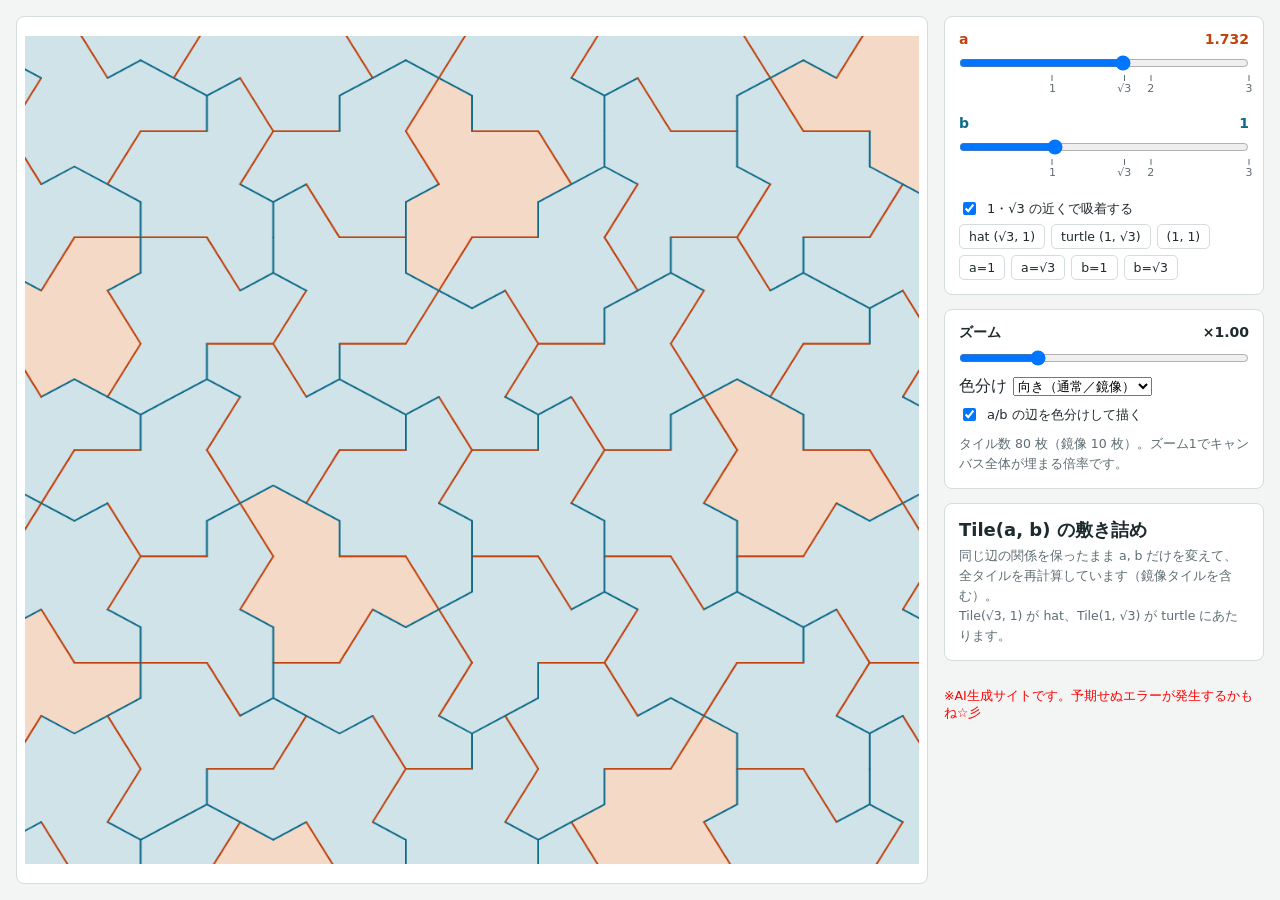
==== einsteintile/index.html @ 19de554c "Create index.html" ====
<!DOCTYPE html>
<html lang="ja">
<head>
<meta charset="UTF-8">
<meta name="viewport" content="width=device-width, initial-scale=1">
<title>Tile(a, b) 敷き詰め</title>
<style>
  :root{--bg:#f3f5f4;--panel:#fff;--ink:#1d2a2e;--sub:#5d6d72;--line:#d4dcdc;--ca:#c2410c;--cb:#0f6b8a}
  @media (prefers-color-scheme: dark){:root{--bg:#14191b;--panel:#1d2427;--ink:#e6eeee;--sub:#93a4a8;--line:#33403f;--ca:#fb923c;--cb:#5cc3e0}}
  *{box-sizing:border-box}
  body{margin:0;background:var(--bg);color:var(--ink);font-family:"Hiragino Sans","Yu Gothic","Noto Sans JP",system-ui,sans-serif;
    display:grid;grid-template-columns:minmax(0,1fr) 320px;gap:16px;padding:16px;min-height:100vh}
  @media (max-width:820px){body{grid-template-columns:1fr}}
  .stage{background:var(--panel);border:1px solid var(--line);border-radius:8px;padding:8px;display:flex}
  canvas{width:100%;aspect-ratio:1/1;max-height:92vh;display:block;margin:auto}
  .side{display:flex;flex-direction:column;gap:14px}
  .box{background:var(--panel);border:1px solid var(--line);border-radius:8px;padding:14px}
  h1{font-size:18px;margin:0 0 4px}
  p.note{margin:0;font-size:12.5px;color:var(--sub);line-height:1.6}
  .row{margin-bottom:14px}
  .row label{display:flex;justify-content:space-between;font-weight:600;font-size:14px}
  .a label{color:var(--ca)} .b label{color:var(--cb)}
  input[type=range]{width:100%;margin:8px 0 0}
  .ticks{position:relative;height:26px;font-size:11px;color:var(--sub)}
  .ticks i{position:absolute;transform:translateX(-50%);font-style:normal;text-align:center;line-height:1.1}
  .ticks i::before{content:"";display:block;width:1px;height:6px;background:var(--sub);margin:0 auto 2px}
  .btns{display:flex;gap:6px;flex-wrap:wrap;margin-top:6px}
  button{font:inherit;font-size:12.5px;padding:4px 9px;border:1px solid var(--line);background:transparent;color:var(--ink);border-radius:5px;cursor:pointer}
  button:hover{background:var(--bg)}
  button:focus-visible,input:focus-visible,select:focus-visible{outline:2px solid var(--cb);outline-offset:2px}
  .chk{display:flex;align-items:center;gap:8px;font-size:13px;margin-top:8px}
  select{font:inherit;font-size:13px;margin-left:6px}
</style>
</head>
<body>
<div class="stage"><canvas id="cv" width="1000" height="1000"></canvas></div>
<div class="side">
  <div class="box">
    <div class="row a"><label for="sa"><span>a</span><span id="va"></span></label>
      <input type="range" id="sa" min="0.05" max="3" step="0.001" value="1.7320508"><div class="ticks"></div></div>
    <div class="row b"><label for="sb"><span>b</span><span id="vb"></span></label>
      <input type="range" id="sb" min="0.05" max="3" step="0.001" value="1"><div class="ticks"></div></div>
    <label class="chk"><input type="checkbox" id="snap" checked> 1・√3 の近くで吸着する</label>
    <div class="btns">
      <button data-p="1.7320508,1">hat (√3, 1)</button>
      <button data-p="1,1.7320508">turtle (1, √3)</button>
      <button data-p="1,1">(1, 1)</button>
    </div>
    <div class="btns">
      <button data-t="a,1">a=1</button><button data-t="a,s">a=√3</button>
      <button data-t="b,1">b=1</button><button data-t="b,s">b=√3</button>
    </div>
  </div>
  <div class="box">
    <div class="row" style="margin-bottom:6px"><label for="sz"><span>ズーム</span><span id="vz"></span></label>
      <input type="range" id="sz" min="0.3" max="3" step="0.01" value="1"></div>
    <label>色分け<select id="mode">
      <option value="refl">向き（通常／鏡像）</option>
      <option value="rot">回転角</option>
      <option value="one">単色</option></select></label>
    <label class="chk"><input type="checkbox" id="edges" checked> a/b の辺を色分けして描く</label>
    <p class="note" id="info" style="margin-top:10px"></p>
  </div>
  <div class="box">
    <h1>Tile(a, b) の敷き詰め</h1>
    <p class="note">同じ辺の関係を保ったまま a, b だけを変えて、全タイルを再計算しています（鏡像タイルを含む）。<br>Tile(√3, 1) が hat、Tile(1, √3) が turtle にあたります。</p>
  </div>
  <p style="color: red; font-size: 12.5px">※AI生成サイトです。予期せぬエラーが発生するかもね☆彡</p>
</div>
<script>
const S3=Math.sqrt(3);
const EDGES=[['a',0],['b',90],['b',150],['a',60],['a',120],['b',210],['b',150],['a',240],['a',180],['b',270],['b',330],['b',330],['b',30],['a',300]];
/* 各タイル: [鏡像(0/1), 回転(30°×k), tA=[x,y], tB=[x,y]]  位置 = a*tA + b*tB */
const PATCH=[[0,0,[0.0,0.0],[0.0,0.0]],[0,4,[0.0,0.0],[0.0,0.0]],[0,6,[-1.0,1.732051],[-3.464102,0.0]],[0,4,[1.5,-0.866025],[0.866025,1.5]],[0,8,[1.5,0.866025],[-0.866025,1.5]],[0,4,[3.0,-1.732051],[1.732051,3.0]],[0,2,[0.5,-2.598076],[2.598076,-1.5]],[0,8,[1.5,2.598076],[-2.598076,1.5]],[0,10,[-1.0,1.732051],[-3.464102,-0.0]],[1,10,[-1.0,-0.0],[-0.0,-3.0]],[0,6,[2.0,-1.732051],[1.732051,-0.0]],[1,2,[0.5,2.598076],[-2.598076,4.5]],[0,0,[-1.5,-2.598076],[0.866025,-4.5]],[0,6,[3.5,0.866025],[0.866025,4.5]],[1,10,[3.5,-0.866025],[4.330127,1.5]],[0,10,[2.0,1.732051],[0.0,3.0]],[0,2,[-1.0,1.732051],[-3.464102,-0.0]],[0,8,[-3.0,1.732051],[-5.196152,-3.0]],[0,4,[-1.5,-0.866025],[-2.598076,-1.5]],[0,8,[0.0,3.464102],[-5.196152,3.0]],[0,4,[0.0,3.464102],[-5.196152,3.0]],[0,0,[3.0,-3.464102],[5.196152,-0.0]],[0,2,[0.5,-4.330127],[4.330127,-1.5]],[0,4,[-0.0,-3.464102],[1.732051,-3.0]],[0,4,[3.0,3.464102],[-1.732051,6.0]],[0,4,[4.5,-0.866025],[4.330127,4.5]],[0,0,[-3.0,-3.464102],[1.732051,-6.0]],[0,2,[-2.5,-2.598076],[-0.866025,-4.5]],[0,4,[3.0,-3.464102],[5.196152,-0.0]],[0,6,[-2.5,2.598076],[-7.794229,-1.5]],[1,0,[-3.0,3.464102],[-5.196152,-0.0]],[1,8,[1.5,-4.330127],[4.330127,-4.5]],[0,10,[3.5,0.866025],[0.866025,4.5]],[0,0,[-4.5,-0.866025],[-2.598076,-4.5]],[0,0,[4.5,-0.866025],[4.330127,4.5]],[0,8,[3.0,3.464102],[-1.732051,6.0]],[0,6,[-2.5,4.330127],[-7.794229,1.5]],[1,6,[-4.0,-1.732051],[-5.196152,-6.0]],[0,10,[-1.0,-5.196152],[3.464102,-6.0]],[0,8,[0.0,5.196152],[-6.928203,3.0]],[0,6,[2.0,5.196152],[-5.196152,6.0]],[0,6,[-1.0,5.196152],[-8.660254,3.0]],[0,2,[-4.0,0.0],[-5.196152,-3.0]],[0,2,[2.0,-5.196152],[6.928203,-3.0]],[0,2,[5.0,-3.464102],[6.928203,3.0]],[0,4,[6.0,-1.732051],[5.196152,6.0]],[0,2,[-1.0,-5.196152],[3.464102,-6.0]],[1,6,[-2.5,-4.330127],[-0.866025,-7.5]],[0,8,[-4.5,-2.598076],[-2.598076,-7.5]],[0,0,[-4.5,-2.598076],[-2.598076,-7.5]],[0,8,[3.0,-3.464102],[5.196152,-0.0]],[0,0,[3.0,3.464102],[-1.732051,6.0]],[0,10,[2.0,-5.196152],[6.928203,-3.0]],[1,4,[4.5,0.866025],[0.866025,7.5]],[0,6,[5.0,3.464102],[0.0,9.0]],[0,6,[0.5,6.062178],[-9.526279,4.5]],[0,8,[-6.0,0.0],[-6.928203,-6.0]],[0,2,[5.0,3.464102],[0.0,9.0]],[0,2,[2.0,5.196152],[-5.196152,6.0]],[0,10,[2.0,5.196152],[-5.196152,6.0]],[0,10,[-5.5,2.598076],[-7.794229,-4.5]],[0,0,[-3.0,-5.196152],[1.732051,-9.0]],[0,8,[-4.5,4.330127],[-9.526279,-1.5]],[0,2,[6.5,-0.866025],[6.062178,7.5]],[0,10,[5.0,1.732051],[3.464102,6.0]],[0,6,[5.0,-3.464102],[6.928203,3.0]],[0,6,[-1.0,-5.196152],[3.464102,-6.0]],[0,0,[-0.0,-6.928203],[6.928203,-6.0]],[0,2,[2.0,-6.928203],[8.660254,-3.0]],[1,0,[0.0,6.928203],[-6.928203,6.0]],[0,2,[6.5,-2.598076],[7.794229,7.5]],[0,10,[5.0,-3.464102],[6.928203,3.0]],[0,2,[-2.5,4.330127],[-7.794229,1.5]],[0,10,[-2.5,6.062178],[-9.526279,1.5]],[0,8,[-3.0,-5.196152],[1.732051,-9.0]],[0,0,[-6.0,0.0],[-6.928203,-6.0]],[0,0,[-6.0,-3.464102],[-1.732051,-9.0]],[0,10,[3.5,-6.062178],[7.794229,-1.5]],[1,4,[4.5,-6.062178],[7.794229,1.5]],[0,2,[5.0,5.196152],[-1.732051,9.0]]];

function baseVertices(a,b){           // 仰角方向に a か b だけ進んで頂点を求める
  const len={a,b}; let x=0,y=0; const v=[[0,0]];
  for(const [k,d] of EDGES){const t=d*Math.PI/180; x+=len[k]*Math.cos(t); y+=len[k]*Math.sin(t); v.push([x,y]);}
  v.pop(); return v;
}
function computeAll(a,b){             // 描画前に全頂点を計算
  const base=baseVertices(a,b);
  return PATCH.map(([refl,k,tA,tB])=>{
    const c=Math.cos(k*Math.PI/6), s=Math.sin(k*Math.PI/6);
    const ox=a*tA[0]+b*tB[0], oy=a*tA[1]+b*tB[1];
    const pts=base.map(([x,y])=>{ if(refl) y=-y; return [c*x-s*y+ox, s*x+c*y+oy]; });
    return {refl,k,pts};
  });
}
/* パッチ外周（隣接タイルを持たない辺）までの最短距離＝原点から見て敷き詰められている半径 */
function coverRadius(tiles){
  const q=p=>Math.round(p[0]*1e4)+','+Math.round(p[1]*1e4);
  const cnt=new Map(), key=(p,e)=>{const A=q(p),B=q(e);return A<B?A+'|'+B:B+'|'+A;};
  for(const t of tiles){const n=t.pts.length;
    for(let i=0;i<n;i++){const k=key(t.pts[i],t.pts[(i+1)%n]); cnt.set(k,(cnt.get(k)||0)+1);}}
  let r=Infinity;
  for(const t of tiles){const n=t.pts.length;
    for(let i=0;i<n;i++){const p=t.pts[i],e=t.pts[(i+1)%n];
      if(cnt.get(key(p,e))===1) r=Math.min(r,Math.hypot(p[0],p[1]),Math.hypot(e[0],e[1]));}}
  return r;
}
const cv=document.getElementById('cv'),ctx=cv.getContext('2d');
const css=n=>getComputedStyle(document.documentElement).getPropertyValue(n).trim();
const $=id=>document.getElementById(id);

function draw(tiles,a,b){
  const W=cv.width,H=cv.height; ctx.clearRect(0,0,W,H);
  const r=coverRadius(tiles);
  const fit=(W/2)*Math.SQRT2/Math.max(r,1e-6);   // キャンバス全体が埋まる倍率
  const sc=fit*(+$('sz').value);
  $('info').textContent=`タイル数 ${tiles.length} 枚（鏡像 ${tiles.filter(t=>t.refl).length} 枚）。ズーム1でキャンバス全体が埋まる倍率です。`;
  const mode=$('mode').value, ed=$('edges').checked;
  const dark=matchMedia('(prefers-color-scheme: dark)').matches;
  const ca=css('--ca'),cb=css('--cb');
  const fillOf=t=>{
    if(mode==='one') return dark?'#2d4a52':'#cfe3e8';
    if(mode==='refl') return t.refl?(dark?'#5a3a2a':'#f4d9c6'):(dark?'#25454f':'#cfe3e8');
    return `hsl(${(t.k*30+(t.refl?15:0))%360} ${dark?35:55}% ${dark?28:84}%)`;
  };
  ctx.lineJoin='round'; ctx.lineCap='round';
  const T=p=>[W/2+p[0]*sc, H/2-p[1]*sc];
  for(const t of tiles){
    ctx.beginPath(); t.pts.forEach((p,i)=>{const [x,y]=T(p); i?ctx.lineTo(x,y):ctx.moveTo(x,y);}); ctx.closePath();
    ctx.fillStyle=fillOf(t); ctx.fill();
  }
  ctx.lineWidth=Math.max(1,Math.min(3,sc*0.04));
  for(const t of tiles){
    const n=t.pts.length;
    for(let i=0;i<n;i++){
      const [x1,y1]=T(t.pts[i]),[x2,y2]=T(t.pts[(i+1)%n]);
      ctx.strokeStyle=ed?(EDGES[t.refl?(i+n-0)%n:i][0]==='a'?ca:cb):css('--ink');
      ctx.beginPath(); ctx.moveTo(x1,y1); ctx.lineTo(x2,y2); ctx.stroke();
    }
  }
}
function update(){
  const a=+$('sa').value,b=+$('sb').value;
  const f=x=>Math.abs(x-S3)<1e-9?'√3':Math.abs(x-1)<1e-9?'1':x.toFixed(3);
  $('va').textContent=f(a); $('vb').textContent=f(b); $('vz').textContent='×'+(+$('sz').value).toFixed(2);
  draw(computeAll(a,b),a,b);
}
const SNAP=[1,S3],R=0.03;
const snapV=v=>{ if($('snap').checked) for(const t of SNAP) if(Math.abs(v-t)<R) return t; return v; };
document.querySelectorAll('.ticks').forEach(t=>[[1,'1'],[S3,'√3'],[2,'2'],[3,'3']].forEach(([v,l])=>{
  const i=document.createElement('i'); i.textContent=l; i.style.left=((v-0.05)/2.95*100)+'%'; t.appendChild(i);}));
['sa','sb'].forEach(id=>$(id).addEventListener('input',()=>{$(id).value=snapV(+$(id).value);update();}));
['sz','mode','edges','snap'].forEach(id=>$(id).addEventListener('input',update));
document.querySelectorAll('button[data-p]').forEach(btn=>btn.addEventListener('click',()=>{
  const [a,b]=btn.dataset.p.split(',').map(Number); $('sa').value=a;$('sb').value=b;update();}));
document.querySelectorAll('button[data-t]').forEach(btn=>btn.addEventListener('click',()=>{
  const [w,t]=btn.dataset.t.split(','); $(w==='a'?'sa':'sb').value=(t==='s'?S3:1); update();}));
update();
</script>
</body>
</html>
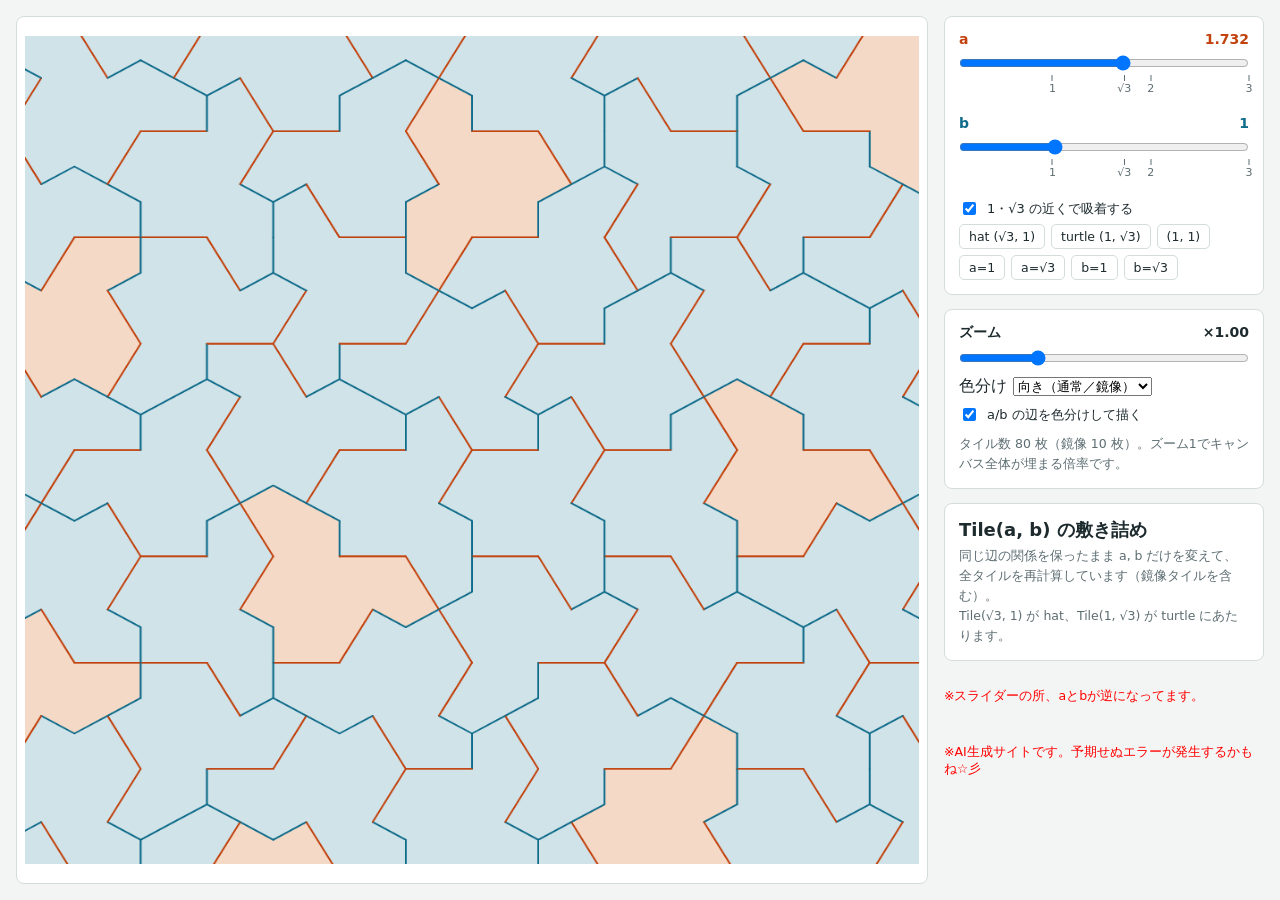
==== commit 54b77af9: "Update index.html" ====
--- a/einsteintile/index.html
+++ b/einsteintile/index.html
@@ -65,6 +65,7 @@
     <h1>Tile(a, b) の敷き詰め</h1>
     <p class="note">同じ辺の関係を保ったまま a, b だけを変えて、全タイルを再計算しています（鏡像タイルを含む）。<br>Tile(√3, 1) が hat、Tile(1, √3) が turtle にあたります。</p>
   </div>
+  <p style="color: red; font-size: 12.5px">※スライダーの所、aとbが逆になってます。</p>
   <p style="color: red; font-size: 12.5px">※AI生成サイトです。予期せぬエラーが発生するかもね☆彡</p>
 </div>
 <script>
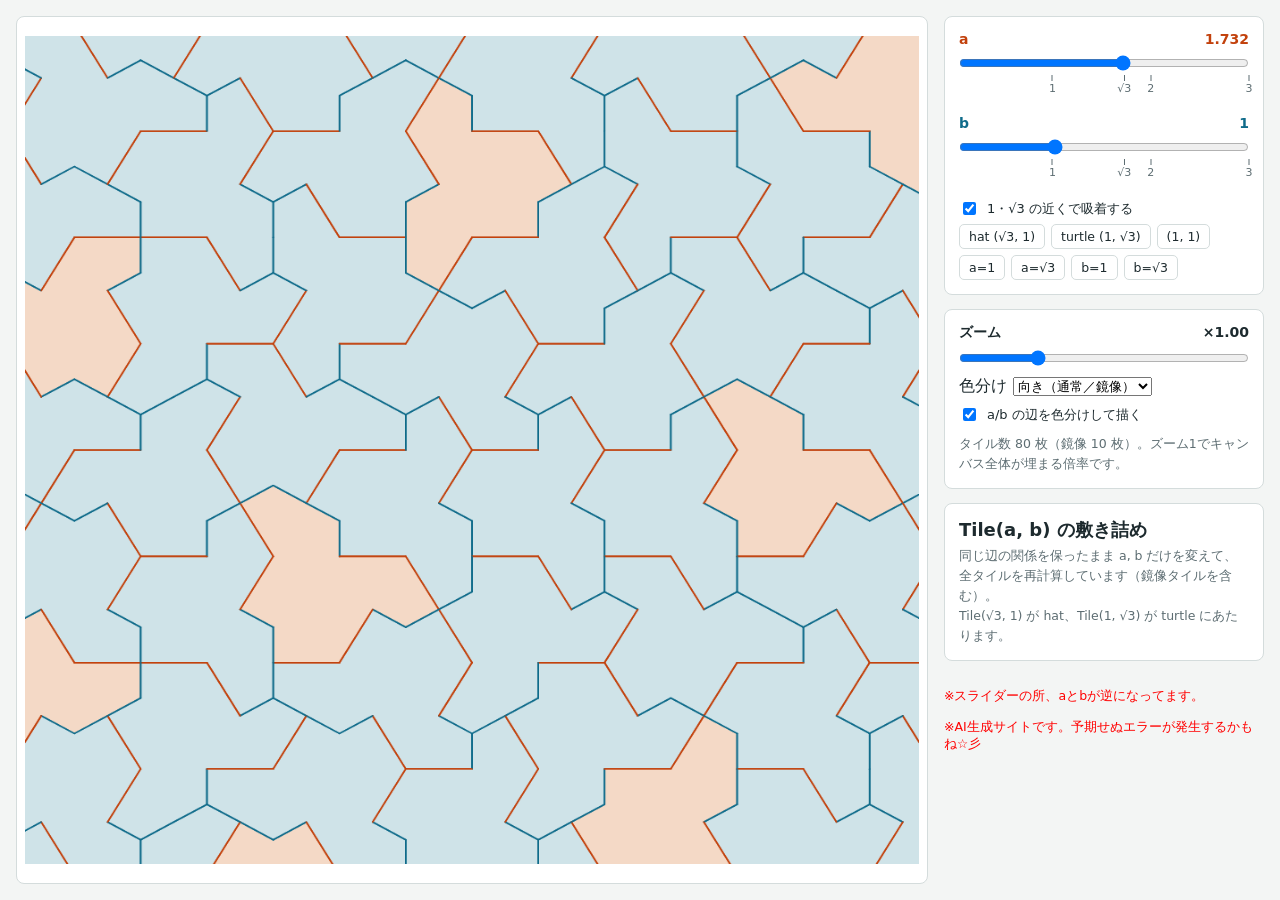
==== commit 06e0e63c: "Update index.html" ====
--- a/einsteintile/index.html
+++ b/einsteintile/index.html
@@ -65,8 +65,8 @@
     <h1>Tile(a, b) の敷き詰め</h1>
     <p class="note">同じ辺の関係を保ったまま a, b だけを変えて、全タイルを再計算しています（鏡像タイルを含む）。<br>Tile(√3, 1) が hat、Tile(1, √3) が turtle にあたります。</p>
   </div>
-  <p style="color: red; font-size: 12.5px">※スライダーの所、aとbが逆になってます。</p>
-  <p style="color: red; font-size: 12.5px">※AI生成サイトです。予期せぬエラーが発生するかもね☆彡</p>
+  <p style="color: red; font-size: 12.5px; margin-bottom: 0">※スライダーの所、aとbが逆になってます。</p>
+  <p style="color: red; font-size: 12.5px; margin-top: 0">※AI生成サイトです。予期せぬエラーが発生するかもね☆彡</p>
 </div>
 <script>
 const S3=Math.sqrt(3);
